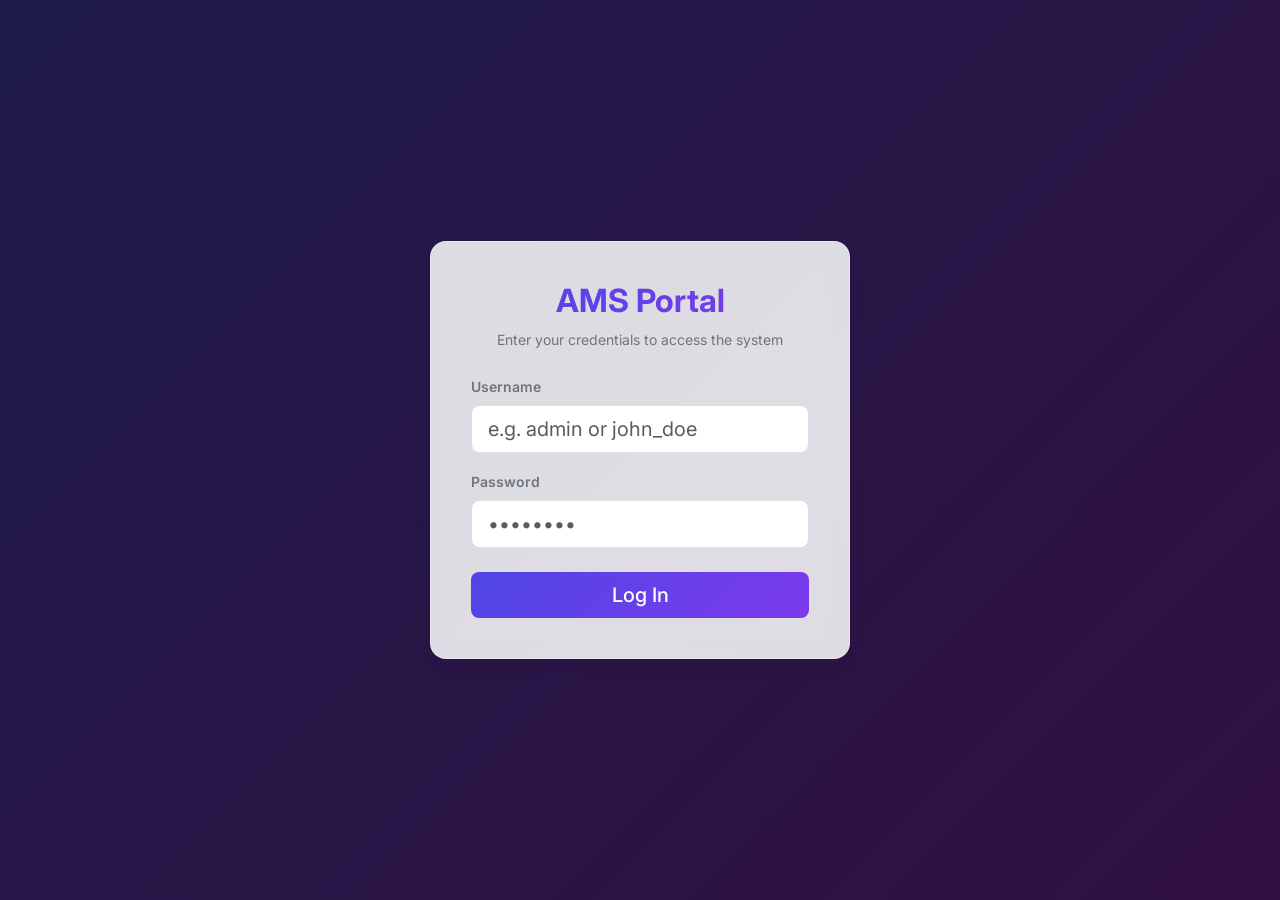
==== src/main/resources/static/admin.html @ 3be3b528 "Initial commit: AMS project with Authentication, Dashboard and Swagger OpenAPI" ====
<!DOCTYPE html>
<html lang="en">
<head>
    <meta charset="UTF-8">
    <meta name="viewport" content="width=device-width, initial-scale=1.0">
    <title>Admin Dashboard - AMS</title>
    <link href="https://cdn.jsdelivr.net/npm/bootstrap@5.3.0/dist/css/bootstrap.min.css" rel="stylesheet">
    <link rel="stylesheet" href="css/styles.css">
    <script>
        // Role check
        if (localStorage.getItem("userRole") !== "ADMIN") {
            window.location.href = "index.html";
        }
    </script>
</head>
<body class="bg-light">

    <!-- Top Navigation Bar -->
    <nav class="navbar navbar-expand-lg navbar-dark bg-dark px-4 py-3 shadow">
        <div class="container-fluid">
            <span class="navbar-brand fw-bold fs-4" style="background: var(--primary-gradient); -webkit-background-clip: text; -webkit-text-fill-color: transparent;">AMS Admin</span>
            <div class="d-flex align-items-center">
                <span class="text-light me-3 small">Welcome, <strong id="adminUser">Admin</strong></span>
                <button onclick="logout()" class="btn btn-sm btn-outline-danger px-3">Sign Out</button>
            </div>
        </div>
    </nav>

    <!-- Main Content Container -->
    <div class="container py-4">
        <!-- Header -->
        <div class="dashboard-header animate-fade-in">
            <h1 class="fw-bold mb-1">Administrative Center</h1>
            <p class="mb-0 text-white-50">Manage students, faculty members, departments, and course assignments</p>
        </div>

        <!-- Dashboard Navigation Tabs -->
        <ul class="nav nav-pills mb-4 justify-content-center" id="adminTabs" role="tablist">
            <li class="nav-item" role="presentation">
                <button class="nav-link active" id="students-tab" data-bs-toggle="pill" data-bs-target="#students" type="button" role="tab">Students</button>
            </li>
            <li class="nav-item" role="presentation">
                <button class="nav-link" id="faculty-tab" data-bs-toggle="pill" data-bs-target="#faculty" type="button" role="tab">Faculty</button>
            </li>
            <li class="nav-item" role="presentation">
                <button class="nav-link" id="departments-tab" data-bs-toggle="pill" data-bs-target="#departments" type="button" role="tab">Departments</button>
            </li>
            <li class="nav-item" role="presentation">
                <button class="nav-link" id="courses-tab" data-bs-toggle="pill" data-bs-target="#courses" type="button" role="tab">Courses & Assignments</button>
            </li>
        </ul>

        <!-- Notification Alerts -->
        <div id="statusMessage" class="alert d-none" role="alert"></div>

        <!-- Tab Content -->
        <div class="tab-content" id="adminTabsContent">
            
            <!-- Students Tab -->
            <div class="tab-pane fade show active" id="students" role="tabpanel">
                <div class="row">
                    <!-- Left: Register Student -->
                    <div class="col-lg-4">
                        <div class="dashboard-card">
                            <div class="card-header-custom">Register New Student</div>
                            <div class="card-body p-4">
                                <form id="studentRegisterForm">
                                    <div class="mb-3">
                                        <label class="form-label small fw-semibold text-secondary">Username</label>
                                        <input type="text" class="form-control" id="stuUsername" required>
                                    </div>
                                    <div class="mb-3">
                                        <label class="form-label small fw-semibold text-secondary">Password</label>
                                        <input type="password" class="form-control" id="stuPassword" required>
                                    </div>
                                    <div class="mb-3">
                                        <label class="form-label small fw-semibold text-secondary">Email</label>
                                        <input type="email" class="form-control" id="stuEmail" required>
                                    </div>
                                    <div class="mb-3">
                                        <label class="form-label small fw-semibold text-secondary">First Name</label>
                                        <input type="text" class="form-control" id="stuFirstName" required>
                                    </div>
                                    <div class="mb-3">
                                        <label class="form-label small fw-semibold text-secondary">Last Name</label>
                                        <input type="text" class="form-control" id="stuLastName" required>
                                    </div>
                                    <div class="mb-3">
                                        <label class="form-label small fw-semibold text-secondary">Phone</label>
                                        <input type="text" class="form-control" id="stuPhone">
                                    </div>
                                    <div class="mb-3">
                                        <label class="form-label small fw-semibold text-secondary">Date of Birth</label>
                                        <input type="date" class="form-control" id="stuDob" required>
                                    </div>
                                    <div class="mb-3">
                                        <label class="form-label small fw-semibold text-secondary">Department</label>
                                        <select class="form-select dept-select" id="stuDept" required></select>
                                    </div>
                                    <button type="submit" class="btn w-100 gradient-btn mt-2">Register Student</button>
                                </form>
                            </div>
                        </div>
                    </div>
                    <!-- Right: Student Directory -->
                    <div class="col-lg-8">
                        <div class="dashboard-card">
                            <div class="card-header-custom d-flex justify-content-between align-items-center">
                                <span>Student Directory</span>
                                <input type="text" id="stuSearch" class="form-control form-control-sm w-50" placeholder="Search directory...">
                            </div>
                            <div class="card-body p-0">
                                <div class="table-responsive">
                                    <table class="table table-hover align-middle mb-0">
                                        <thead class="table-light">
                                            <tr>
                                                <th>Roll No</th>
                                                <th>Name</th>
                                                <th>Email</th>
                                                <th>Department</th>
                                                <th>Status</th>
                                                <th>Action</th>
                                            </tr>
                                        </thead>
                                        <tbody id="studentTableBody"></tbody>
                                    </table>
                                </div>
                                <div class="p-3 d-flex justify-content-between align-items-center" id="studentPagination"></div>
                            </div>
                        </div>
                    </div>
                </div>
            </div>

            <!-- Faculty Tab -->
            <div class="tab-pane fade" id="faculty" role="tabpanel">
                <div class="row">
                    <!-- Left: Register Faculty -->
                    <div class="col-lg-4">
                        <div class="dashboard-card">
                            <div class="card-header-custom">Register New Faculty</div>
                            <div class="card-body p-4">
                                <form id="facultyRegisterForm">
                                    <div class="mb-3">
                                        <label class="form-label small fw-semibold text-secondary">Username</label>
                                        <input type="text" class="form-control" id="facUsername" required>
                                    </div>
                                    <div class="mb-3">
                                        <label class="form-label small fw-semibold text-secondary">Password</label>
                                        <input type="password" class="form-control" id="facPassword" required>
                                    </div>
                                    <div class="mb-3">
                                        <label class="form-label small fw-semibold text-secondary">Email</label>
                                        <input type="email" class="form-control" id="facEmail" required>
                                    </div>
                                    <div class="mb-3">
                                        <label class="form-label small fw-semibold text-secondary">First Name</label>
                                        <input type="text" class="form-control" id="facFirstName" required>
                                    </div>
                                    <div class="mb-3">
                                        <label class="form-label small fw-semibold text-secondary">Last Name</label>
                                        <input type="text" class="form-control" id="facLastName" required>
                                    </div>
                                    <div class="mb-3">
                                        <label class="form-label small fw-semibold text-secondary">Phone</label>
                                        <input type="text" class="form-control" id="facPhone">
                                    </div>
                                    <div class="mb-3">
                                        <label class="form-label small fw-semibold text-secondary">Designation</label>
                                        <input type="text" class="form-control" id="facDesignation" required placeholder="e.g. Professor">
                                    </div>
                                    <div class="mb-3">
                                        <label class="form-label small fw-semibold text-secondary">Department</label>
                                        <select class="form-select dept-select" id="facDept" required></select>
                                    </div>
                                    <button type="submit" class="btn w-100 gradient-btn mt-2">Register Faculty</button>
                                </form>
                            </div>
                        </div>
                    </div>
                    <!-- Right: Faculty Directory -->
                    <div class="col-lg-8">
                        <div class="dashboard-card">
                            <div class="card-header-custom d-flex justify-content-between align-items-center">
                                <span>Faculty Directory</span>
                                <input type="text" id="facSearch" class="form-control form-control-sm w-50" placeholder="Search directory...">
                            </div>
                            <div class="card-body p-0">
                                <div class="table-responsive">
                                    <table class="table table-hover align-middle mb-0">
                                        <thead class="table-light">
                                            <tr>
                                                <th>Employee ID</th>
                                                <th>Name</th>
                                                <th>Designation</th>
                                                <th>Department</th>
                                                <th>Status</th>
                                                <th>Action</th>
                                            </tr>
                                        </thead>
                                        <tbody id="facultyTableBody"></tbody>
                                    </table>
                                </div>
                                <div class="p-3 d-flex justify-content-between align-items-center" id="facultyPagination"></div>
                            </div>
                        </div>
                    </div>
                </div>
            </div>

            <!-- Departments Tab -->
            <div class="tab-pane fade" id="departments" role="tabpanel">
                <div class="row">
                    <!-- Left: Create Department -->
                    <div class="col-lg-4">
                        <div class="dashboard-card">
                            <div class="card-header-custom">Create Department</div>
                            <div class="card-body p-4">
                                <form id="departmentForm">
                                    <div class="mb-3">
                                        <label class="form-label small fw-semibold text-secondary">Department Code</label>
                                        <input type="text" class="form-control" id="deptCode" required placeholder="e.g. CS">
                                    </div>
                                    <div class="mb-3">
                                        <label class="form-label small fw-semibold text-secondary">Department Name</label>
                                        <input type="text" class="form-control" id="deptName" required placeholder="e.g. Computer Science">
                                    </div>
                                    <button type="submit" class="btn w-100 gradient-btn mt-2">Add Department</button>
                                </form>
                            </div>
                        </div>
                    </div>
                    <!-- Right: Departments List -->
                    <div class="col-lg-8">
                        <div class="dashboard-card">
                            <div class="card-header-custom">Departments Directory</div>
                            <div class="card-body p-0">
                                <div class="table-responsive">
                                    <table class="table table-hover align-middle mb-0">
                                        <thead class="table-light">
                                            <tr>
                                                <th>ID</th>
                                                <th>Code</th>
                                                <th>Name</th>
                                                <th>Action</th>
                                            </tr>
                                        </thead>
                                        <tbody id="departmentTableBody"></tbody>
                                    </table>
                                </div>
                            </div>
                        </div>
                    </div>
                </div>
            </div>

            <!-- Courses & Assignments Tab -->
            <div class="tab-pane fade" id="courses" role="tabpanel">
                <div class="row">
                    <!-- Left: Register Course & Assignment Forms -->
                    <div class="col-lg-4">
                        <div class="dashboard-card mb-4">
                            <div class="card-header-custom">Create Course</div>
                            <div class="card-body p-4">
                                <form id="courseForm">
                                    <div class="mb-3">
                                        <label class="form-label small fw-semibold text-secondary">Course Code</label>
                                        <input type="text" class="form-control" id="courseCode" required placeholder="e.g. CS201">
                                    </div>
                                    <div class="mb-3">
                                        <label class="form-label small fw-semibold text-secondary">Course Title</label>
                                        <input type="text" class="form-control" id="courseTitle" required placeholder="e.g. Data Structures">
                                    </div>
                                    <div class="mb-3">
                                        <label class="form-label small fw-semibold text-secondary">Credits</label>
                                        <input type="number" class="form-control" id="courseCredits" required min="1" max="5" placeholder="1 to 5">
                                    </div>
                                    <div class="mb-3">
                                        <label class="form-label small fw-semibold text-secondary">Department</label>
                                        <select class="form-select dept-select" id="courseDept" required></select>
                                    </div>
                                    <button type="submit" class="btn w-100 gradient-btn mt-2">Add Course</button>
                                </form>
                            </div>
                        </div>

                        <div class="dashboard-card">
                            <div class="card-header-custom">Assign Course to Faculty</div>
                            <div class="card-body p-4">
                                <form id="assignCourseForm">
                                    <div class="mb-3">
                                        <label class="form-label small fw-semibold text-secondary">Course</label>
                                        <select class="form-select" id="assignCourse" required></select>
                                    </div>
                                    <div class="mb-3">
                                        <label class="form-label small fw-semibold text-secondary">Faculty Profile</label>
                                        <select class="form-select" id="assignFaculty" required></select>
                                    </div>
                                    <div class="mb-3">
                                        <label class="form-label small fw-semibold text-secondary">Semester</label>
                                        <input type="text" class="form-control" id="assignSemester" required placeholder="e.g. Fall 2026">
                                    </div>
                                    <div class="mb-3">
                                        <label class="form-label small fw-semibold text-secondary">Academic Year</label>
                                        <input type="text" class="form-control" id="assignYear" required placeholder="e.g. 2026-2027">
                                    </div>
                                    <button type="submit" class="btn w-100 gradient-btn mt-2">Assign Course</button>
                                </form>
                            </div>
                        </div>
                    </div>
                    <!-- Right: Courses catalog & Current Assignments List -->
                    <div class="col-lg-8">
                        <div class="dashboard-card mb-4">
                            <div class="card-header-custom">Courses Catalog</div>
                            <div class="card-body p-0">
                                <div class="table-responsive">
                                    <table class="table table-hover align-middle mb-0">
                                        <thead class="table-light">
                                            <tr>
                                                <th>Code</th>
                                                <th>Title</th>
                                                <th>Credits</th>
                                                <th>Department</th>
                                                <th>Action</th>
                                            </tr>
                                        </thead>
                                        <tbody id="courseTableBody"></tbody>
                                    </table>
                                </div>
                            </div>
                        </div>

                        <div class="dashboard-card">
                            <div class="card-header-custom">Course Assignments</div>
                            <div class="card-body p-0">
                                <div class="table-responsive">
                                    <table class="table table-hover align-middle mb-0">
                                        <thead class="table-light">
                                            <tr>
                                                <th>Course</th>
                                                <th>Faculty</th>
                                                <th>Semester / Year</th>
                                                <th>Action</th>
                                            </tr>
                                        </thead>
                                        <tbody id="assignmentTableBody"></tbody>
                                    </table>
                                </div>
                            </div>
                        </div>
                    </div>
                </div>
            </div>

        </div>
    </div>

    <!-- Bootstrap scripts -->
    <script src="https://cdn.jsdelivr.net/npm/bootstrap@5.3.0/dist/js/bootstrap.bundle.min.js"></script>
    <script src="js/app.js"></script>
    <script>
        // Set Username
        document.getElementById("adminUser").innerText = localStorage.getItem("username") || "Admin";

        // Global states for directories
        let currentStuPage = 0;
        let stuSearchVal = "";
        let currentFacPage = 0;
        let facSearchVal = "";
        let globalDepts = [];

        // Helper to show API status message
        function showMessage(msg, isError = false) {
            const container = document.getElementById("statusMessage");
            container.innerText = msg;
            container.className = `alert alert-${isError ? 'danger' : 'success'} mt-3`;
            setTimeout(() => container.classList.add("d-none"), 4000);
        }

        // Dropdown filler helper
        function populateDeptsSelect(depts) {
            const dropdowns = document.querySelectorAll(".dept-select");
            dropdowns.forEach(dropdown => {
                dropdown.innerHTML = depts.map(d => `<option value="${d.id}">${d.name} (${d.code})</option>`).join("");
            });
        }

        // --- Fetch & Load Routines ---

        // Load Departments
        async function loadDepartments() {
            try {
                const response = await apiFetch("/departments");
                const result = await response.json();
                if (response.ok && result.success) {
                    globalDepts = result.data;
                    populateDeptsSelect(globalDepts);

                    const tbody = document.getElementById("departmentTableBody");
                    tbody.innerHTML = globalDepts.map(d => `
                        <tr>
                            <td>${d.id}</td>
                            <td><span class="badge bg-secondary font-monospace">${d.code}</span></td>
                            <td>${d.name}</td>
                            <td>
                                <button onclick="deleteDepartment(${d.id})" class="btn btn-sm btn-outline-danger">Delete</button>
                            </td>
                        </tr>
                    `).join("");
                }
            } catch(e) { console.error("Error loading departments", e); }
        }

        // Load Students (with paging & filter)
        async function loadStudents() {
            try {
                const response = await apiFetch(`/admin/students?page=${currentStuPage}&query=${stuSearchVal}`);
                const result = await response.json();
                if (response.ok && result.success) {
                    const page = result.data;
                    const tbody = document.getElementById("studentTableBody");
                    tbody.innerHTML = page.content.map(s => `
                        <tr>
                            <td class="font-monospace fw-semibold">${s.rollNumber}</td>
                            <td>${s.firstName} ${s.lastName}</td>
                            <td>${s.email}</td>
                            <td>${s.departmentName}</td>
                            <td>
                                <div class="form-check form-switch">
                                    <input class="form-check-input" type="checkbox" role="switch" ${s.active ? 'checked' : ''} onchange="toggleStuStatus(${s.id}, this.checked)">
                                </div>
                            </td>
                            <td>
                                <button onclick="deleteStudent(${s.id})" class="btn btn-sm btn-outline-danger">Delete</button>
                            </td>
                        </tr>
                    `).join("");

                    renderStudentPagination(page);
                }
            } catch (e) { console.error("Error loading students", e); }
        }

        function renderStudentPagination(page) {
            const container = document.getElementById("studentPagination");
            container.innerHTML = `
                <span class="small text-secondary">Showing Page ${page.number + 1} of ${page.totalPages}</span>
                <div>
                    <button class="btn btn-sm btn-outline-secondary me-1" ${page.first ? 'disabled' : ''} onclick="changeStuPage(${currentStuPage - 1})">Prev</button>
                    <button class="btn btn-sm btn-outline-secondary" ${page.last ? 'disabled' : ''} onclick="changeStuPage(${currentStuPage + 1})">Next</button>
                </div>
            `;
        }

        function changeStuPage(pageNum) {
            currentStuPage = pageNum;
            loadStudents();
        }

        // Load Faculty
        async function loadFaculty() {
            try {
                const response = await apiFetch(`/admin/faculty?page=${currentFacPage}&query=${facSearchVal}`);
                const result = await response.json();
                if (response.ok && result.success) {
                    const page = result.data;
                    const tbody = document.getElementById("facultyTableBody");
                    tbody.innerHTML = page.content.map(f => `
                        <tr>
                            <td class="font-monospace fw-semibold">${f.employeeId}</td>
                            <td>${f.firstName} ${f.lastName}</td>
                            <td>${f.designation}</td>
                            <td>${f.departmentName}</td>
                            <td>
                                <div class="form-check form-switch">
                                    <input class="form-check-input" type="checkbox" role="switch" ${f.active ? 'checked' : ''} onchange="toggleFacStatus(${f.id}, this.checked)">
                                </div>
                            </td>
                            <td>
                                <button onclick="deleteFaculty(${f.id})" class="btn btn-sm btn-outline-danger">Delete</button>
                            </td>
                        </tr>
                    `).join("");

                    // Update Faculty dropdown in Section Assignments
                    const assignFaculty = document.getElementById("assignFaculty");
                    assignFaculty.innerHTML = page.content.map(f => `<option value="${f.id}">${f.firstName} ${f.lastName} (${f.employeeId})</option>`).join("");

                    renderFacultyPagination(page);
                }
            } catch (e) { console.error("Error loading faculty", e); }
        }

        function renderFacultyPagination(page) {
            const container = document.getElementById("facultyPagination");
            container.innerHTML = `
                <span class="small text-secondary">Showing Page ${page.number + 1} of ${page.totalPages}</span>
                <div>
                    <button class="btn btn-sm btn-outline-secondary me-1" ${page.first ? 'disabled' : ''} onclick="changeFacPage(${currentFacPage - 1})">Prev</button>
                    <button class="btn btn-sm btn-outline-secondary" ${page.last ? 'disabled' : ''} onclick="changeFacPage(${currentFacPage + 1})">Next</button>
                </div>
            `;
        }

        function changeFacPage(pageNum) {
            currentFacPage = pageNum;
            loadFaculty();
        }

        // Load Courses
        async function loadCourses() {
            try {
                const response = await apiFetch("/courses");
                const result = await response.json();
                if (response.ok && result.success) {
                    const courses = result.data;
                    const tbody = document.getElementById("courseTableBody");
                    tbody.innerHTML = courses.map(c => `
                        <tr>
                            <td class="font-monospace fw-semibold">${c.code}</td>
                            <td>${c.title}</td>
                            <td>${c.credits}</td>
                            <td>${c.departmentName}</td>
                            <td>
                                <button onclick="deleteCourse(${c.id})" class="btn btn-sm btn-outline-danger">Delete</button>
                            </td>
                        </tr>
                    `).join("");

                    // Update Course dropdown in Section Assignments
                    const assignCourse = document.getElementById("assignCourse");
                    assignCourse.innerHTML = courses.map(c => `<option value="${c.id}">${c.title} (${c.code})</option>`).join("");
                }
            } catch(e) { console.error("Error loading courses", e); }
        }

        // Load Course Assignments
        async function loadAssignments() {
            try {
                const response = await apiFetch("/admin/course-assignments");
                const result = await response.json();
                if (response.ok && result.success) {
                    const list = result.data;
                    const tbody = document.getElementById("assignmentTableBody");
                    tbody.innerHTML = list.map(a => `
                        <tr>
                            <td><strong>${a.courseCode}</strong> - ${a.courseTitle}</td>
                            <td>${a.facultyFullName}</td>
                            <td>${a.semester} <span class="text-secondary small">(${a.academicYear})</span></td>
                            <td>
                                <button onclick="deleteAssignment(${a.id})" class="btn btn-sm btn-outline-danger">Delete</button>
                            </td>
                        </tr>
                    `).join("");
                }
            } catch(e) { console.error("Error loading assignments", e); }
        }

        // --- Active / Status / Delete Handlers ---

        async function toggleStuStatus(id, active) {
            try {
                const res = await apiFetch(`/admin/students/${id}/status?active=${active}`, { method: "PUT" });
                if (res.ok) showMessage(`Student status updated successfully`);
            } catch(e) { showMessage("Error updating student status", true); }
        }

        async function toggleFacStatus(id, active) {
            try {
                const res = await apiFetch(`/admin/faculty/${id}/status?active=${active}`, { method: "PUT" });
                if (res.ok) showMessage(`Faculty status updated successfully`);
            } catch(e) { showMessage("Error updating faculty status", true); }
        }

        async function deleteStudent(id) {
            if (!confirm("Are you sure you want to delete this student?")) return;
            try {
                const res = await apiFetch(`/admin/students/${id}`, { method: "DELETE" });
                if (res.ok) {
                    showMessage("Student deleted successfully");
                    loadStudents();
                }
            } catch(e) { showMessage("Error deleting student", true); }
        }

        async function deleteFaculty(id) {
            if (!confirm("Are you sure you want to delete this faculty member?")) return;
            try {
                const res = await apiFetch(`/admin/faculty/${id}`, { method: "DELETE" });
                if (res.ok) {
                    showMessage("Faculty deleted successfully");
                    loadFaculty();
                }
            } catch(e) { showMessage("Error deleting faculty", true); }
        }

        async function deleteDepartment(id) {
            if (!confirm("Are you sure you want to delete this department?")) return;
            try {
                const res = await apiFetch(`/admin/departments/${id}`, { method: "DELETE" });
                if (res.ok) {
                    showMessage("Department deleted successfully");
                    loadDepartments();
                }
            } catch(e) { showMessage("Error deleting department", true); }
        }

        async function deleteCourse(id) {
            if (!confirm("Are you sure you want to delete this course?")) return;
            try {
                const res = await apiFetch(`/admin/courses/${id}`, { method: "DELETE" });
                if (res.ok) {
                    showMessage("Course deleted successfully");
                    loadCourses();
                }
            } catch(e) { showMessage("Error deleting course", true); }
        }

        async function deleteAssignment(id) {
            if (!confirm("Are you sure you want to delete this assignment?")) return;
            try {
                const res = await apiFetch(`/admin/course-assignments/${id}`, { method: "DELETE" });
                if (res.ok) {
                    showMessage("Assignment deleted successfully");
                    loadAssignments();
                }
            } catch(e) { showMessage("Error deleting assignment", true); }
        }

        // --- Form Submit Listeners ---

        // Register Student
        document.getElementById("studentRegisterForm").addEventListener("submit", async (e) => {
            e.preventDefault();
            const body = {
                username: document.getElementById("stuUsername").value,
                password: document.getElementById("stuPassword").value,
                email: document.getElementById("stuEmail").value,
                firstName: document.getElementById("stuFirstName").value,
                lastName: document.getElementById("stuLastName").value,
                phone: document.getElementById("stuPhone").value,
                dateOfBirth: document.getElementById("stuDob").value,
                departmentId: parseInt(document.getElementById("stuDept").value)
            };

            try {
                const res = await apiFetch("/admin/students", { method: "POST", body: JSON.stringify(body) });
                if (res.ok) {
                    showMessage("Student registered successfully");
                    document.getElementById("studentRegisterForm").reset();
                    loadStudents();
                } else {
                    const err = await res.json();
                    showMessage(err.message || "Failed to register student", true);
                }
            } catch(e) { showMessage("Server integration error", true); }
        });

        // Register Faculty
        document.getElementById("facultyRegisterForm").addEventListener("submit", async (e) => {
            e.preventDefault();
            const body = {
                username: document.getElementById("facUsername").value,
                password: document.getElementById("facPassword").value,
                email: document.getElementById("facEmail").value,
                firstName: document.getElementById("facFirstName").value,
                lastName: document.getElementById("facLastName").value,
                phone: document.getElementById("facPhone").value,
                designation: document.getElementById("facDesignation").value,
                departmentId: parseInt(document.getElementById("facDept").value)
            };

            try {
                const res = await apiFetch("/admin/faculty", { method: "POST", body: JSON.stringify(body) });
                if (res.ok) {
                    showMessage("Faculty registered successfully");
                    document.getElementById("facultyRegisterForm").reset();
                    loadFaculty();
                } else {
                    const err = await res.json();
                    showMessage(err.message || "Failed to register faculty", true);
                }
            } catch(e) { showMessage("Server integration error", true); }
        });

        // Add Department
        document.getElementById("departmentForm").addEventListener("submit", async (e) => {
            e.preventDefault();
            const body = {
                code: document.getElementById("deptCode").value,
                name: document.getElementById("deptName").value
            };

            try {
                const res = await apiFetch("/admin/departments", { method: "POST", body: JSON.stringify(body) });
                if (res.ok) {
                    showMessage("Department created successfully");
                    document.getElementById("departmentForm").reset();
                    loadDepartments();
                } else {
                    const err = await res.json();
                    showMessage(err.message || "Failed to create department", true);
                }
            } catch(e) { showMessage("Server integration error", true); }
        });

        // Add Course
        document.getElementById("courseForm").addEventListener("submit", async (e) => {
            e.preventDefault();
            const body = {
                code: document.getElementById("courseCode").value,
                title: document.getElementById("courseTitle").value,
                credits: parseInt(document.getElementById("courseCredits").value),
                departmentId: parseInt(document.getElementById("courseDept").value)
            };

            try {
                const res = await apiFetch("/admin/courses", { method: "POST", body: JSON.stringify(body) });
                if (res.ok) {
                    showMessage("Course created successfully");
                    document.getElementById("courseForm").reset();
                    loadCourses();
                } else {
                    const err = await res.json();
                    showMessage(err.message || "Failed to create course", true);
                }
            } catch(e) { showMessage("Server integration error", true); }
        });

        // Assign Course
        document.getElementById("assignCourseForm").addEventListener("submit", async (e) => {
            e.preventDefault();
            const body = {
                courseId: parseInt(document.getElementById("assignCourse").value),
                facultyId: parseInt(document.getElementById("assignFaculty").value),
                semester: document.getElementById("assignSemester").value,
                academicYear: document.getElementById("assignYear").value
            };

            try {
                const res = await apiFetch("/admin/course-assignments", { method: "POST", body: JSON.stringify(body) });
                if (res.ok) {
                    showMessage("Course assigned to faculty successfully");
                    document.getElementById("assignCourseForm").reset();
                    loadAssignments();
                } else {
                    const err = await res.json();
                    showMessage(err.message || "Failed to assign course", true);
                }
            } catch(e) { showMessage("Server integration error", true); }
        });

        // --- Search Listeners ---
        document.getElementById("stuSearch").addEventListener("input", (e) => {
            stuSearchVal = e.target.value;
            currentStuPage = 0;
            loadStudents();
        });

        document.getElementById("facSearch").addEventListener("input", (e) => {
            facSearchVal = e.target.value;
            currentFacPage = 0;
            loadFaculty();
        });

        // --- Startup Trigger ---
        window.addEventListener("DOMContentLoaded", () => {
            loadDepartments();
            loadStudents();
            loadFaculty();
            loadCourses();
            loadAssignments();
        });
    </script>
</body>
</html>
---- src/main/resources/static/css/styles.css ----
@import url('https://fonts.googleapis.com/css2?family=Inter:wght@300;400;500;600;700&display=swap');

:root {
    --primary-gradient: linear-gradient(135deg, #4f46e5 0%, #7c3aed 100%);
    --bg-gradient: linear-gradient(135deg, #f3f4f6 0%, #e5e7eb 100%);
    --card-shadow: 0 10px 15px -3px rgba(0, 0, 0, 0.05), 0 4px 6px -2px rgba(0, 0, 0, 0.025);
    --border-color: #e5e7eb;
    --text-primary: #1f2937;
    --text-secondary: #4b5563;
    --danger-color: #ef4444;
    --success-color: #10b981;
}

body {
    font-family: 'Inter', sans-serif;
    background: var(--bg-gradient);
    color: var(--text-primary);
    min-height: 100vh;
}

/* Glassmorphism card for Login */
.login-card {
    background: rgba(255, 255, 255, 0.85);
    backdrop-filter: blur(10px);
    border: 1px solid rgba(255, 255, 255, 0.3);
    border-radius: 16px;
    box-shadow: var(--card-shadow);
    padding: 2.5rem;
    max-width: 420px;
    width: 100%;
}

.gradient-btn {
    background: var(--primary-gradient);
    border: none;
    color: white;
    font-weight: 500;
    transition: transform 0.2s, box-shadow 0.2s;
}

.gradient-btn:hover {
    transform: translateY(-2px);
    box-shadow: 0 10px 15px -3px rgba(79, 70, 229, 0.3);
    color: white;
}

/* Dashboard styles */
.dashboard-header {
    background: var(--primary-gradient);
    color: white;
    padding: 1.5rem 2rem;
    border-radius: 12px;
    box-shadow: var(--card-shadow);
    margin-bottom: 2rem;
}

.dashboard-card {
    background: white;
    border: none;
    border-radius: 12px;
    box-shadow: var(--card-shadow);
    transition: transform 0.2s;
    margin-bottom: 1.5rem;
}

.dashboard-card:hover {
    transform: translateY(-2px);
}

.card-header-custom {
    background: transparent;
    border-bottom: 1px solid var(--border-color);
    padding: 1.2rem;
    font-weight: 600;
}

.nav-pills .nav-link {
    color: var(--text-secondary);
    font-weight: 500;
    border-radius: 8px;
    margin-right: 0.5rem;
    padding: 0.6rem 1.2rem;
    transition: all 0.2s;
}

.nav-pills .nav-link.active {
    background: var(--primary-gradient);
    color: white;
}

/* Alert badge styling */
.badge-warning-custom {
    background-color: rgba(239, 68, 68, 0.1);
    color: var(--danger-color);
    border: 1px solid rgba(239, 68, 68, 0.2);
    font-weight: 600;
    border-radius: 6px;
    padding: 0.4em 0.8em;
}

.badge-safe-custom {
    background-color: rgba(16, 185, 129, 0.1);
    color: var(--success-color);
    border: 1px solid rgba(16, 185, 129, 0.2);
    font-weight: 600;
    border-radius: 6px;
    padding: 0.4em 0.8em;
}

.form-control:focus, .form-select:focus {
    border-color: #6366f1;
    box-shadow: 0 0 0 0.2rem rgba(99, 102, 241, 0.25);
}

.table th {
    font-weight: 600;
    text-transform: uppercase;
    font-size: 0.8rem;
    letter-spacing: 0.05em;
    color: var(--text-secondary);
}

/* Micro-animations */
@keyframes fadeIn {
    from { opacity: 0; transform: translateY(10px); }
    to { opacity: 1; transform: translateY(0); }
}

.animate-fade-in {
    animation: fadeIn 0.4s ease-out forwards;
}
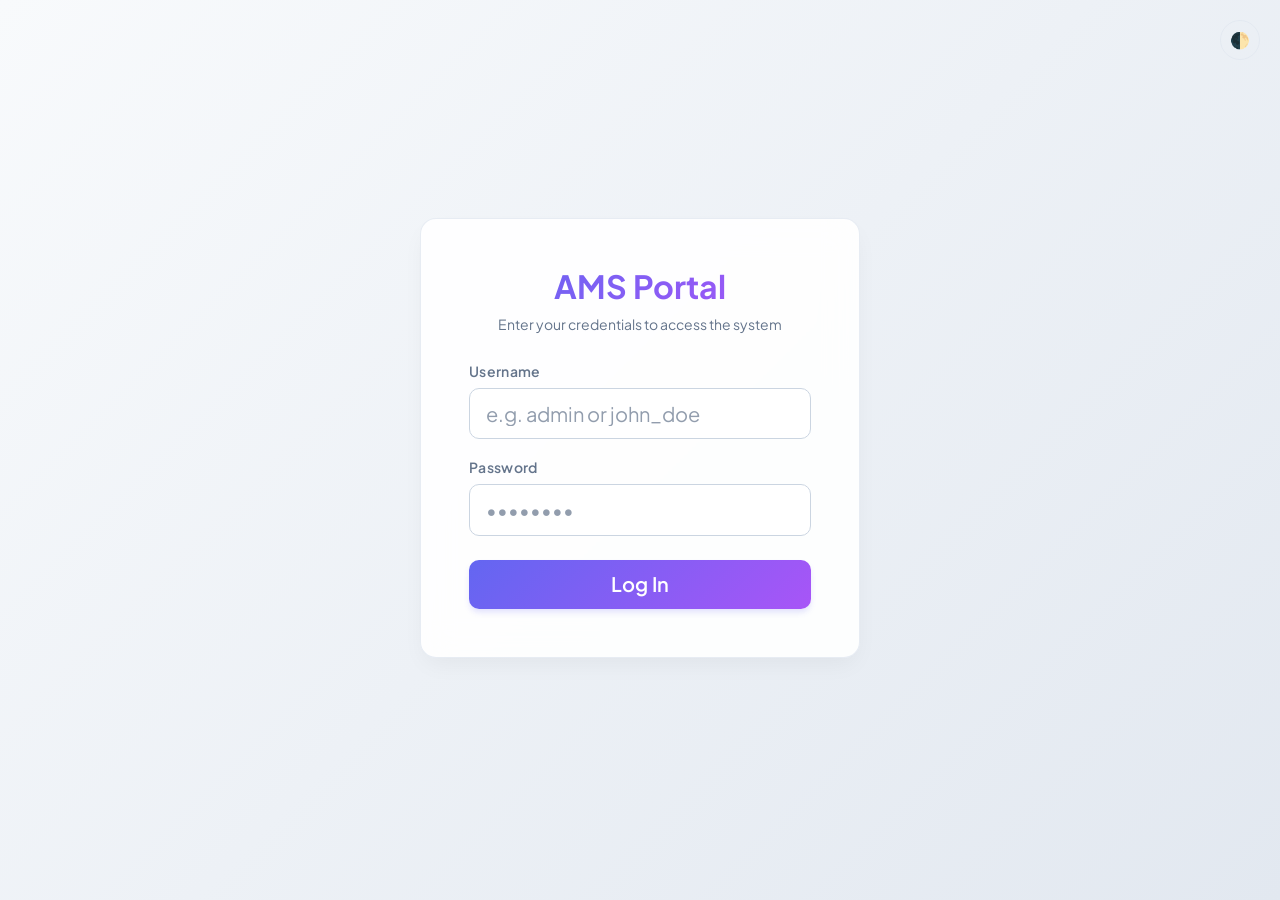
==== commit f9368d74: "Prepare application for cloud deployment by parametrizing DB variables and API URLs" ====
--- a/src/main/resources/static/admin.html
+++ b/src/main/resources/static/admin.html
@@ -14,13 +14,15 @@
     </script>
 </head>
 <body class="bg-light">
-
-    <!-- Top Navigation Bar -->
-    <nav class="navbar navbar-expand-lg navbar-dark bg-dark px-4 py-3 shadow">
+    <!-- Ensure initTheme runs immediately to prevent flash -->
+    <script>initTheme();</script>
+
+    <nav class="navbar navbar-expand-lg navbar-custom px-4 py-3 shadow-sm sticky-top">
         <div class="container-fluid">
-            <span class="navbar-brand fw-bold fs-4" style="background: var(--primary-gradient); -webkit-background-clip: text; -webkit-text-fill-color: transparent;">AMS Admin</span>
-            <div class="d-flex align-items-center">
-                <span class="text-light me-3 small">Welcome, <strong id="adminUser">Admin</strong></span>
+            <span class="navbar-brand fs-4" style="background: var(--primary-gradient); -webkit-background-clip: text; -webkit-text-fill-color: transparent;">AMS Admin</span>
+            <div class="d-flex align-items-center gap-3">
+                <button onclick="toggleTheme()" class="theme-toggle" title="Toggle Theme">🌓</button>
+                <span class="nav-text small">Welcome, <strong id="adminUser">Admin</strong></span>
                 <button onclick="logout()" class="btn btn-sm btn-outline-danger px-3">Sign Out</button>
             </div>
         </div>
--- a/src/main/resources/static/css/styles.css
+++ b/src/main/resources/static/css/styles.css
@@ -1,131 +1,293 @@
-@import url('https://fonts.googleapis.com/css2?family=Inter:wght@300;400;500;600;700&display=swap');
+@import url('https://fonts.googleapis.com/css2?family=Plus+Jakarta+Sans:wght@300;400;500;600;700;800&display=swap');
 
 :root {
-    --primary-gradient: linear-gradient(135deg, #4f46e5 0%, #7c3aed 100%);
-    --bg-gradient: linear-gradient(135deg, #f3f4f6 0%, #e5e7eb 100%);
-    --card-shadow: 0 10px 15px -3px rgba(0, 0, 0, 0.05), 0 4px 6px -2px rgba(0, 0, 0, 0.025);
-    --border-color: #e5e7eb;
-    --text-primary: #1f2937;
-    --text-secondary: #4b5563;
+    /* Light Mode Variables */
+    --primary-gradient: linear-gradient(135deg, #6366f1 0%, #a855f7 100%);
+    --bg-gradient: linear-gradient(135deg, #f8fafc 0%, #e2e8f0 100%);
+    --card-bg: rgba(255, 255, 255, 0.9);
+    --card-shadow: 0 10px 25px -5px rgba(0, 0, 0, 0.05), 0 8px 10px -6px rgba(0, 0, 0, 0.01);
+    --border-color: rgba(226, 232, 240, 0.8);
+    --text-primary: #0f172a;
+    --text-secondary: #64748b;
     --danger-color: #ef4444;
     --success-color: #10b981;
+    --nav-bg: rgba(255, 255, 255, 0.8);
+    --nav-text: #1e293b;
+    --input-bg: #ffffff;
+    --input-border: #cbd5e1;
+    --input-text: #0f172a;
+    --table-hover: rgba(241, 245, 249, 0.8);
+}
+
+[data-theme="dark"] {
+    /* Dark Mode Variables */
+    --primary-gradient: linear-gradient(135deg, #818cf8 0%, #c084fc 100%);
+    --bg-gradient: linear-gradient(135deg, #0f172a 0%, #1e1b4b 100%);
+    --card-bg: rgba(30, 41, 59, 0.7);
+    --card-shadow: 0 10px 25px -5px rgba(0, 0, 0, 0.3), 0 8px 10px -6px rgba(0, 0, 0, 0.2);
+    --border-color: rgba(51, 65, 85, 0.6);
+    --text-primary: #f8fafc;
+    --text-secondary: #94a3b8;
+    --danger-color: #f87171;
+    --success-color: #34d399;
+    --nav-bg: rgba(15, 23, 42, 0.8);
+    --nav-text: #f8fafc;
+    --input-bg: rgba(15, 23, 42, 0.6);
+    --input-border: #334155;
+    --input-text: #f8fafc;
+    --table-hover: rgba(30, 41, 59, 0.8);
 }
 
 body {
-    font-family: 'Inter', sans-serif;
+    font-family: 'Plus Jakarta Sans', sans-serif;
     background: var(--bg-gradient);
     color: var(--text-primary);
     min-height: 100vh;
-}
-
-/* Glassmorphism card for Login */
-.login-card {
-    background: rgba(255, 255, 255, 0.85);
-    backdrop-filter: blur(10px);
-    border: 1px solid rgba(255, 255, 255, 0.3);
+    transition: background 0.3s ease, color 0.3s ease;
+    background-attachment: fixed;
+}
+
+/* Glassmorphism Card (Global) */
+.dashboard-card, .login-card {
+    background: var(--card-bg);
+    backdrop-filter: blur(16px);
+    -webkit-backdrop-filter: blur(16px);
+    border: 1px solid var(--border-color);
     border-radius: 16px;
     box-shadow: var(--card-shadow);
-    padding: 2.5rem;
-    max-width: 420px;
+    transition: transform 0.3s cubic-bezier(0.4, 0, 0.2, 1), box-shadow 0.3s ease, background 0.3s ease;
+    margin-bottom: 1.5rem;
+}
+
+.login-card {
+    padding: 3rem;
+    max-width: 440px;
     width: 100%;
 }
 
+.dashboard-card:hover {
+    transform: translateY(-4px);
+    box-shadow: 0 20px 25px -5px rgba(0, 0, 0, 0.1), 0 10px 10px -5px rgba(0, 0, 0, 0.04);
+}
+
+/* Navbar */
+.navbar-custom {
+    background: var(--nav-bg) !important;
+    backdrop-filter: blur(20px);
+    -webkit-backdrop-filter: blur(20px);
+    border-bottom: 1px solid var(--border-color);
+    transition: background 0.3s ease;
+}
+
+.navbar-custom .navbar-brand {
+    font-weight: 800;
+    letter-spacing: -0.5px;
+}
+
+.navbar-custom .nav-text {
+    color: var(--nav-text);
+}
+
+/* Gradient Buttons */
 .gradient-btn {
     background: var(--primary-gradient);
     border: none;
-    color: white;
-    font-weight: 500;
-    transition: transform 0.2s, box-shadow 0.2s;
+    color: white !important;
+    font-weight: 600;
+    border-radius: 10px;
+    padding: 0.6rem 1.5rem;
+    transition: all 0.3s cubic-bezier(0.4, 0, 0.2, 1);
+    box-shadow: 0 4px 6px -1px rgba(99, 102, 241, 0.2);
 }
 
 .gradient-btn:hover {
     transform: translateY(-2px);
-    box-shadow: 0 10px 15px -3px rgba(79, 70, 229, 0.3);
-    color: white;
-}
-
-/* Dashboard styles */
+    box-shadow: 0 10px 15px -3px rgba(99, 102, 241, 0.4);
+    filter: brightness(1.1);
+}
+
+/* Inputs */
+.form-control, .form-select {
+    background-color: var(--input-bg);
+    border: 1px solid var(--input-border);
+    color: var(--input-text);
+    border-radius: 10px;
+    padding: 0.6rem 1rem;
+    transition: all 0.2s;
+}
+
+.form-control:focus, .form-select:focus {
+    background-color: var(--input-bg);
+    color: var(--input-text);
+    border-color: #818cf8;
+    box-shadow: 0 0 0 4px rgba(99, 102, 241, 0.15);
+}
+
+.form-control::placeholder {
+    color: var(--text-secondary);
+    opacity: 0.7;
+}
+
+/* Labels */
+.form-label {
+    color: var(--text-secondary);
+    font-weight: 600;
+    letter-spacing: 0.3px;
+    margin-bottom: 0.4rem;
+}
+
+/* Segmented Control / Tabs */
+.nav-pills {
+    background: rgba(15, 23, 42, 0.05);
+    padding: 0.4rem;
+    border-radius: 12px;
+    display: inline-flex;
+    border: 1px solid var(--border-color);
+}
+[data-theme="dark"] .nav-pills {
+    background: rgba(255, 255, 255, 0.05);
+}
+
+.nav-pills .nav-link {
+    color: var(--text-secondary);
+    font-weight: 600;
+    border-radius: 8px;
+    padding: 0.6rem 1.5rem;
+    transition: all 0.3s cubic-bezier(0.4, 0, 0.2, 1);
+}
+
+.nav-pills .nav-link:hover {
+    color: var(--text-primary);
+}
+
+.nav-pills .nav-link.active {
+    background: var(--card-bg);
+    color: var(--text-primary);
+    box-shadow: 0 4px 6px -1px rgba(0,0,0,0.1);
+}
+
+/* Tables */
+.table {
+    color: var(--text-primary);
+    --bs-table-bg: transparent;
+    margin-bottom: 0;
+}
+.table-light th {
+    background-color: rgba(15, 23, 42, 0.03);
+    color: var(--text-secondary);
+    font-weight: 700;
+    text-transform: uppercase;
+    font-size: 0.75rem;
+    letter-spacing: 0.08em;
+    border-bottom: 1px solid var(--border-color);
+    border-top: none;
+    padding: 1rem;
+}
+[data-theme="dark"] .table-light th {
+    background-color: rgba(255, 255, 255, 0.03);
+}
+.table td {
+    padding: 1rem;
+    border-bottom: 1px solid var(--border-color);
+    vertical-align: middle;
+}
+.table-hover tbody tr:hover {
+    background-color: var(--table-hover);
+}
+
+/* Dashboard Header */
 .dashboard-header {
-    background: var(--primary-gradient);
-    color: white;
-    padding: 1.5rem 2rem;
-    border-radius: 12px;
-    box-shadow: var(--card-shadow);
-    margin-bottom: 2rem;
-}
-
-.dashboard-card {
-    background: white;
-    border: none;
-    border-radius: 12px;
-    box-shadow: var(--card-shadow);
-    transition: transform 0.2s;
-    margin-bottom: 1.5rem;
-}
-
-.dashboard-card:hover {
-    transform: translateY(-2px);
+    background: transparent;
+    padding: 1rem 0 2rem 0;
+    margin-bottom: 1rem;
+}
+
+.dashboard-header h1 {
+    font-weight: 800;
+    letter-spacing: -1px;
+}
+
+.dashboard-header p {
+    color: var(--text-secondary) !important;
 }
 
 .card-header-custom {
     background: transparent;
     border-bottom: 1px solid var(--border-color);
-    padding: 1.2rem;
-    font-weight: 600;
-}
-
-.nav-pills .nav-link {
-    color: var(--text-secondary);
-    font-weight: 500;
-    border-radius: 8px;
-    margin-right: 0.5rem;
-    padding: 0.6rem 1.2rem;
-    transition: all 0.2s;
-}
-
-.nav-pills .nav-link.active {
-    background: var(--primary-gradient);
-    color: white;
-}
-
-/* Alert badge styling */
+    padding: 1.25rem 1.5rem;
+    font-weight: 700;
+    color: var(--text-primary);
+    font-size: 1.1rem;
+}
+
+/* Badges */
 .badge-warning-custom {
     background-color: rgba(239, 68, 68, 0.1);
     color: var(--danger-color);
     border: 1px solid rgba(239, 68, 68, 0.2);
-    font-weight: 600;
-    border-radius: 6px;
-    padding: 0.4em 0.8em;
+    font-weight: 700;
+    border-radius: 8px;
+    padding: 0.5em 0.8em;
 }
 
 .badge-safe-custom {
     background-color: rgba(16, 185, 129, 0.1);
     color: var(--success-color);
     border: 1px solid rgba(16, 185, 129, 0.2);
-    font-weight: 600;
-    border-radius: 6px;
-    padding: 0.4em 0.8em;
-}
-
-.form-control:focus, .form-select:focus {
-    border-color: #6366f1;
-    box-shadow: 0 0 0 0.2rem rgba(99, 102, 241, 0.25);
-}
-
-.table th {
-    font-weight: 600;
-    text-transform: uppercase;
-    font-size: 0.8rem;
-    letter-spacing: 0.05em;
-    color: var(--text-secondary);
-}
-
-/* Micro-animations */
-@keyframes fadeIn {
-    from { opacity: 0; transform: translateY(10px); }
+    font-weight: 700;
+    border-radius: 8px;
+    padding: 0.5em 0.8em;
+}
+
+/* Animations */
+@keyframes fadeInUp {
+    from { opacity: 0; transform: translateY(15px); }
     to { opacity: 1; transform: translateY(0); }
 }
 
 .animate-fade-in {
-    animation: fadeIn 0.4s ease-out forwards;
-}
+    animation: fadeInUp 0.5s cubic-bezier(0.4, 0, 0.2, 1) forwards;
+}
+
+.tab-pane {
+    animation: fadeInUp 0.4s cubic-bezier(0.4, 0, 0.2, 1);
+}
+
+/* Theme Toggle Button */
+.theme-toggle {
+    background: transparent;
+    border: 1px solid var(--border-color);
+    color: var(--nav-text);
+    border-radius: 50%;
+    width: 40px;
+    height: 40px;
+    display: inline-flex;
+    align-items: center;
+    justify-content: center;
+    cursor: pointer;
+    transition: all 0.2s;
+}
+.theme-toggle:hover {
+    background: var(--input-bg);
+    transform: scale(1.05);
+}
+
+/* Misc Utilities */
+.text-secondary {
+    color: var(--text-secondary) !important;
+}
+.text-dark {
+    color: var(--text-primary) !important;
+}
+.bg-light {
+    background-color: transparent !important;
+}
+.btn-outline-danger {
+    color: var(--danger-color);
+    border-color: var(--danger-color);
+}
+.btn-outline-danger:hover {
+    background-color: var(--danger-color);
+    border-color: var(--danger-color);
+    color: white;
+}
